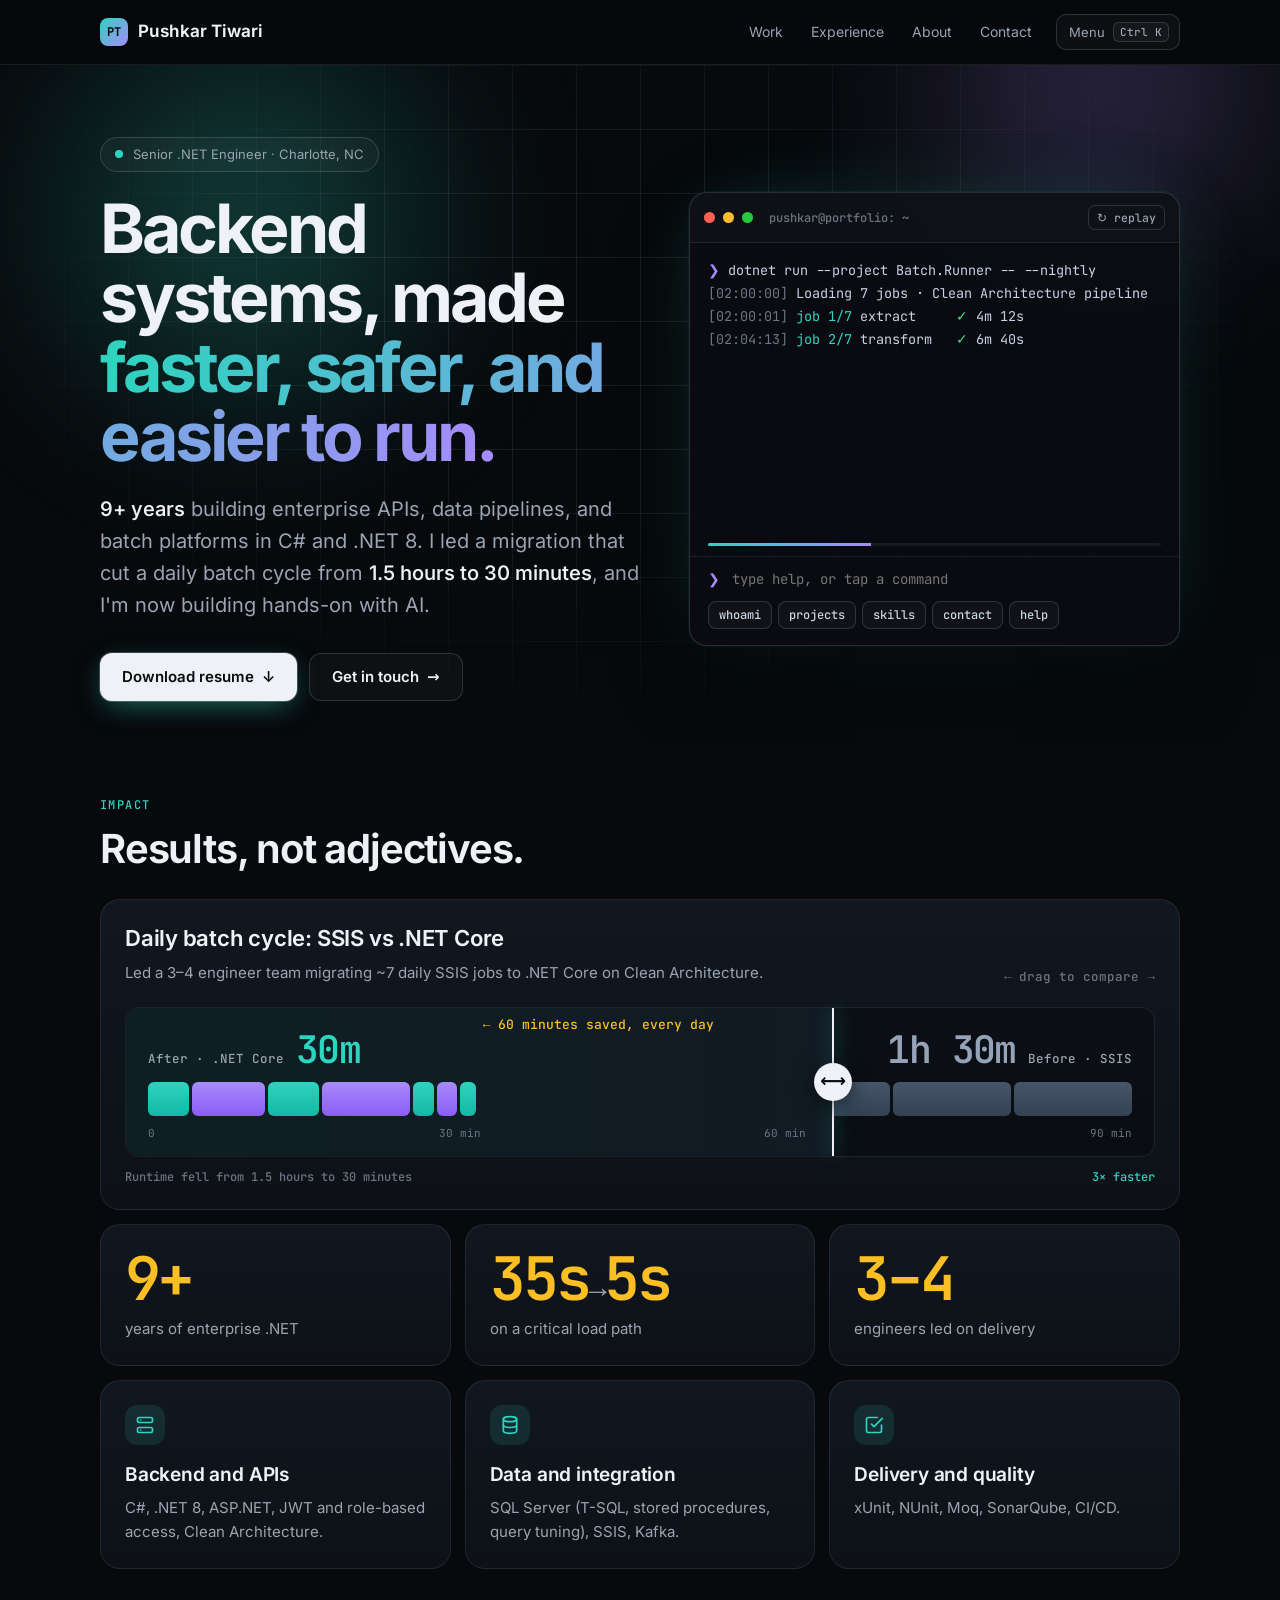
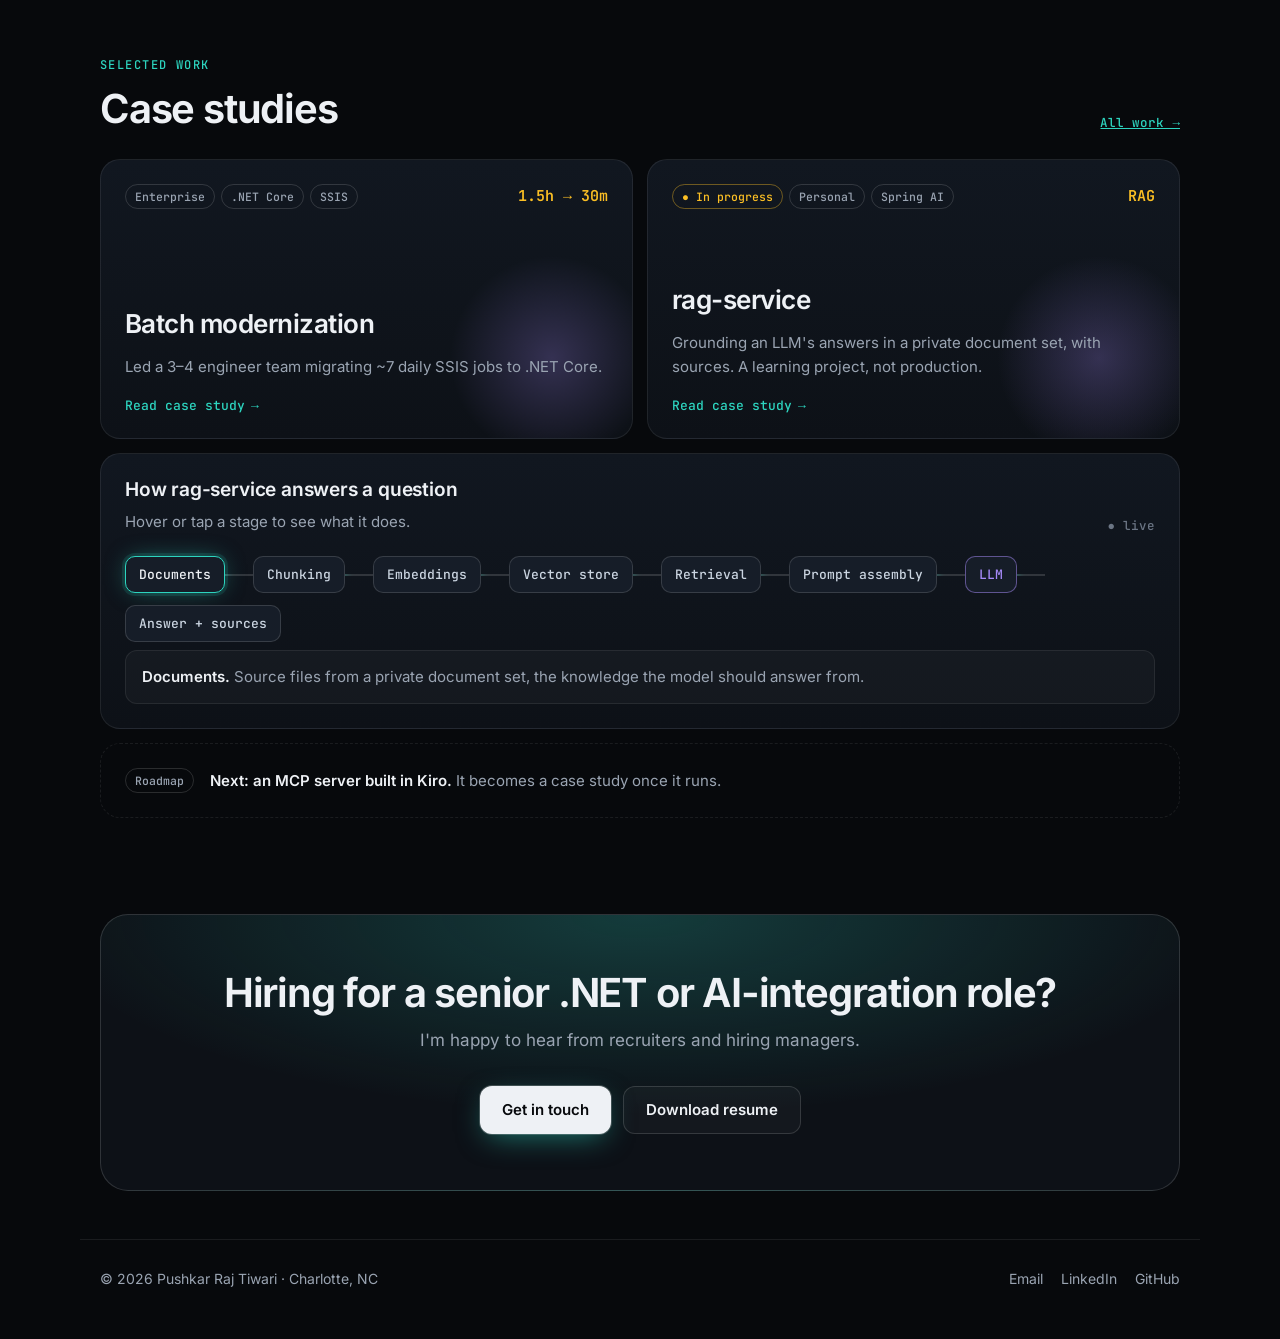
==== index.html @ c7e34496 "Launch pushkartiwari.com Static personal site: homepage with interactive terminal, before/after slid" ====
<!doctype html>
<html lang="en" data-root="">
<head>
  <meta charset="utf-8">
  <meta name="viewport" content="width=device-width, initial-scale=1">
  <title>Pushkar Tiwari · Senior .NET Engineer</title>
  <meta name="description" content="Senior .NET engineer in Charlotte, NC. 9+ years building enterprise APIs, data pipelines and batch platforms in C# and .NET 8.">
  <link rel="canonical" href="https://pushkartiwari.com/">
  <meta name="theme-color" content="#07090C">
  <meta property="og:type" content="website">
  <meta property="og:site_name" content="Pushkar Tiwari">
  <meta property="og:title" content="Pushkar Tiwari · Senior .NET Engineer">
  <meta property="og:description" content="Senior .NET engineer in Charlotte, NC. 9+ years building enterprise APIs, data pipelines and batch platforms in C# and .NET 8.">
  <meta property="og:url" content="https://pushkartiwari.com/">
  <meta property="og:image" content="https://pushkartiwari.com/assets/og-image.png">
  <meta property="og:image:width" content="1200">
  <meta property="og:image:height" content="630">
  <meta name="twitter:card" content="summary_large_image">
  <meta name="twitter:title" content="Pushkar Tiwari · Senior .NET Engineer">
  <meta name="twitter:description" content="Senior .NET engineer in Charlotte, NC. 9+ years building enterprise APIs, data pipelines and batch platforms in C# and .NET 8.">
  <meta name="twitter:image" content="https://pushkartiwari.com/assets/og-image.png">
  <link rel="icon" href="assets/favicon.svg" type="image/svg+xml">
  <link rel="preload" href="assets/fonts/inter-latin-wght-normal.woff2" as="font" type="font/woff2" crossorigin>
  <link rel="preload" href="assets/fonts/jetbrains-mono-latin-wght-normal.woff2" as="font" type="font/woff2" crossorigin>
  <link rel="stylesheet" href="assets/aurora.css">
  <link rel="stylesheet" href="assets/home.css">
  <script type="application/ld+json">{"@context": "https://schema.org", "@type": "Person", "name": "Pushkar Raj Tiwari", "url": "https://pushkartiwari.com/", "jobTitle": "Senior Software Engineer", "address": {"@type": "PostalAddress", "addressLocality": "Charlotte", "addressRegion": "NC", "addressCountry": "US"}, "alumniOf": {"@type": "CollegeOrUniversity", "name": "Towson University"}, "knowsAbout": ["C#", ".NET", "ASP.NET Core", "SQL Server", "SSIS", "Kafka", "Clean Architecture", "Retrieval-augmented generation"], "sameAs": ["https://github.com/PushkarRajTiwari", "https://www.linkedin.com/in/pushkarrtiwari"]}</script>
  <script>window.SITE = { email: "PushkarRTiwari@gmail.com", github: "https://github.com/PushkarRajTiwari", linkedin: "https://www.linkedin.com/in/pushkarrtiwari", resume: "Pushkar_Tiwari_Resume.pdf" };</script>
  <!-- Analytics: create a GoatCounter site, then uncomment and replace CODE.
  <script data-goatcounter="https://CODE.goatcounter.com/count" async src="//gc.zgo.at/count.js"></script>
  -->
</head>
<body>
<a class="skip-link" href="#main">Skip to content</a>
<header class="site-header">
  <div class="wrap">
    <a class="logo" href="index.html"><i>PT</i>Pushkar Tiwari</a>
    <nav aria-label="Main">
      <ul class="nav">
        <li><a href="work.html">Work</a></li>
        <li class="hide-sm"><a href="experience.html">Experience</a></li>
        <li class="hide-sm"><a href="about.html">About</a></li>
        <li><a href="contact.html">Contact</a></li>
        <li><button class="k-btn" type="button" data-palette aria-label="Open command menu"><span>Menu</span><kbd><span class="k-mod">Ctrl</span> K</kbd></button></li>
      </ul>
    </nav>
  </div>
</header>

<main id="main">
  <section class="hero">
    <div class="aurora" aria-hidden="true"><span class="a"></span><span class="b"></span></div>
    <div class="grid-bg" aria-hidden="true"></div>
    <div class="wrap">
      <div>
        <span class="pill reveal"><span class="dot" aria-hidden="true"></span>Senior .NET Engineer · Charlotte, NC</span>
        <h1 class="reveal">Backend systems, made <span class="grad">faster, safer, and easier to run.</span></h1>
        <p class="lede reveal"><b>9+ years</b> building enterprise APIs, data pipelines, and batch platforms in C# and .NET&nbsp;8. I led a migration that cut a daily batch cycle from <b>1.5 hours to 30 minutes</b>, and I'm now building hands-on with AI.</p>
        <div class="actions reveal">
          <a class="btn btn-primary" href="Pushkar_Tiwari_Resume.pdf" download>Download resume <span aria-hidden="true">↓</span></a>
          <a class="btn btn-ghost" href="contact.html">Get in touch <span aria-hidden="true">→</span></a>
        </div>
      </div>

      <div class="term reveal" id="term">
        <div class="term-bar">
          <i aria-hidden="true"></i><i aria-hidden="true"></i><i aria-hidden="true"></i>
          <span class="term-title">pushkar@portfolio: ~</span>
          <button class="term-replay" id="term-replay" type="button">↻ replay</button>
        </div>
        <div class="term-out" id="term-out" role="log" aria-live="polite" aria-label="Terminal output"></div>
        <div class="term-progress" aria-hidden="true"><i id="term-bar"></i></div>
        <form class="term-in" id="term-form">
          <span class="t-p" aria-hidden="true">❯</span>
          <label class="sr-only" for="term-cmd">Type a terminal command, for example help</label>
          <input id="term-cmd" type="text" autocomplete="off" autocapitalize="off" spellcheck="false" placeholder="type help, or tap a command">
        </form>
        <div class="term-chips" aria-label="Quick commands">
          <button type="button" data-cmd="whoami">whoami</button>
          <button type="button" data-cmd="projects">projects</button>
          <button type="button" data-cmd="skills">skills</button>
          <button type="button" data-cmd="contact">contact</button>
          <button type="button" data-cmd="help">help</button>
        </div>
      </div>
    </div>
  </section>

  <section class="section" aria-labelledby="impact" style="padding-top:56px">
    <div class="wrap">
      <div class="section-head">
        <div><p class="label">Impact</p><h2 id="impact">Results, not adjectives.</h2></div>
      </div>
      <div class="bento">
        <div class="tile span-6 compare-tile reveal">
          <div class="section-head" style="margin:0">
            <div>
              <h3>Daily batch cycle: SSIS vs .NET Core</h3>
              <p>Led a 3–4 engineer team migrating ~7 daily SSIS jobs to .NET Core on Clean Architecture.</p>
            </div>
            <span class="hint" aria-hidden="true">← drag to compare →</span>
          </div>
          <div class="compare" id="compare">
            <div class="compare-stack" aria-hidden="true">
              <div class="layer before">
                <div class="layer-head"><span>Before · SSIS</span><b>1h 30m</b></div>
                <div class="track"><span style="--w:12"></span><span style="--w:15"></span><span style="--w:11"></span><span style="--w:18"></span><span style="--w:12"></span><span style="--w:11"></span><span style="--w:11"></span></div>
                <div class="axis"><span>0</span><span>30 min</span><span>60 min</span><span>90 min</span></div>
              </div>
              <div class="layer after">
                <div class="layer-head"><span>After · .NET Core</span><b>30m</b></div>
                <div class="track"><span style="--w:4"></span><span style="--w:7"></span><span style="--w:5"></span><span style="--w:8.5"></span><span style="--w:2"></span><span style="--w:2"></span><span style="--w:1.5"></span></div>
                <span class="saved">← 60 minutes saved, every day</span>
                <div class="axis"><span>0</span><span>30 min</span><span>60 min</span><span>90 min</span></div>
              </div>
            </div>
            <div class="handle" aria-hidden="true"></div>
            <input type="range" min="0" max="100" step="0.5" value="50" aria-label="Compare batch runtime before and after the migration">
          </div>
          <div class="compare-legend"><span>Runtime fell from 1.5 hours to 30 minutes</span><span class="teal">3× faster</span></div>
        </div>

        <div class="tile span-2 half reveal"><div class="big amber" data-count="9" data-suffix="+">9+</div><p>years of enterprise .NET</p></div>
        <div class="tile span-2 half reveal"><div class="big amber">35s<span style="font-size:.5em;color:var(--muted)">→</span>5s</div><p>on a critical load path</p></div>
        <div class="tile span-2 reveal"><div class="big amber">3–4</div><p>engineers led on delivery</p></div>

        <div class="tile span-2 reveal">
          <div class="icon" aria-hidden="true"><svg viewBox="0 0 24 24" fill="none" stroke="currentColor" stroke-width="2" stroke-linecap="round" stroke-linejoin="round"><rect x="3" y="3" width="18" height="6" rx="2"/><rect x="3" y="15" width="18" height="6" rx="2"/><path d="M7 6h.01M7 18h.01"/></svg></div>
          <h3>Backend and APIs</h3><p>C#, .NET 8, ASP.NET, JWT and role-based access, Clean Architecture.</p>
        </div>
        <div class="tile span-2 reveal">
          <div class="icon" aria-hidden="true"><svg viewBox="0 0 24 24" fill="none" stroke="currentColor" stroke-width="2" stroke-linecap="round" stroke-linejoin="round"><ellipse cx="12" cy="5" rx="8" ry="3"/><path d="M4 5v14c0 1.7 3.6 3 8 3s8-1.3 8-3V5"/><path d="M4 12c0 1.7 3.6 3 8 3s8-1.3 8-3"/></svg></div>
          <h3>Data and integration</h3><p>SQL Server (T-SQL, stored procedures, query tuning), SSIS, Kafka.</p>
        </div>
        <div class="tile span-2 reveal">
          <div class="icon" aria-hidden="true"><svg viewBox="0 0 24 24" fill="none" stroke="currentColor" stroke-width="2" stroke-linecap="round" stroke-linejoin="round"><path d="M9 11l3 3L22 4"/><path d="M21 12v7a2 2 0 0 1-2 2H5a2 2 0 0 1-2-2V5a2 2 0 0 1 2-2h11"/></svg></div>
          <h3>Delivery and quality</h3><p>xUnit, NUnit, Moq, SonarQube, CI/CD.</p>
        </div>
      </div>
    </div>
  </section>

  <section class="section" aria-labelledby="work">
    <div class="wrap">
      <div class="section-head">
        <div><p class="label">Selected work</p><h2 id="work">Case studies</h2></div>
        <a class="hint" href="work.html" style="color:var(--teal)">All work →</a>
      </div>
      <div class="work">
        <a class="tile case reveal" href="work/batch-modernization.html">
          <div class="top"><div class="tags"><span class="tag">Enterprise</span><span class="tag">.NET Core</span><span class="tag">SSIS</span></div><span class="num">1.5h → 30m</span></div>
          <h3>Batch modernization</h3>
          <p>Led a 3–4 engineer team migrating ~7 daily SSIS jobs to .NET Core.</p>
          <span class="go">Read case study <span aria-hidden="true">→</span></span>
          <i class="art" aria-hidden="true"></i>
        </a>
        <a class="tile case reveal" href="work/rag-service.html">
          <div class="top"><div class="tags"><span class="tag live">● In progress</span><span class="tag">Personal</span><span class="tag">Spring AI</span></div><span class="num violet">RAG</span></div>
          <h3>rag-service</h3>
          <p>Grounding an LLM's answers in a private document set, with sources. A learning project, not production.</p>
          <span class="go">Read case study <span aria-hidden="true">→</span></span>
          <i class="art" aria-hidden="true"></i>
        </a>

        <div class="tile reveal" style="grid-column:1/-1">
          <div class="section-head" style="margin:0">
            <div><h3>How rag-service answers a question</h3><p>Hover or tap a stage to see what it does.</p></div>
            <span class="hint" aria-hidden="true">● live</span>
          </div>
          <div class="rag-flow" id="rag-flow" role="group" aria-label="RAG pipeline stages">
            <button type="button" class="stage" data-note="Source files from a private document set, the knowledge the model should answer from.">Documents</button><span class="pipe" aria-hidden="true"><i style="--d:0"></i></span>
            <button type="button" class="stage" data-note="Documents are split into overlapping passages small enough to retrieve precisely.">Chunking</button><span class="pipe" aria-hidden="true"><i style="--d:1"></i></span>
            <button type="button" class="stage" data-note="Each chunk becomes a vector that captures its meaning, so similar ideas sit close together.">Embeddings</button><span class="pipe" aria-hidden="true"><i style="--d:2"></i></span>
            <button type="button" class="stage" data-note="Vectors are indexed so the closest passages to a question can be found quickly.">Vector store</button><span class="pipe" aria-hidden="true"><i style="--d:3"></i></span>
            <button type="button" class="stage" data-note="The question is embedded too, and the most relevant chunks are pulled back.">Retrieval</button><span class="pipe" aria-hidden="true"><i style="--d:4"></i></span>
            <button type="button" class="stage" data-note="Retrieved passages and the question are assembled into one grounded prompt.">Prompt assembly</button><span class="pipe" aria-hidden="true"><i style="--d:5"></i></span>
            <button type="button" class="stage llm" data-note="The model answers using only the supplied context, which keeps it grounded.">LLM</button><span class="pipe" aria-hidden="true"><i style="--d:6"></i></span>
            <button type="button" class="stage" data-note="The answer comes back with the sources it used, so it can be checked.">Answer + sources</button>
          </div>
          <p class="rag-note" id="rag-note" aria-live="polite"></p>
        </div>

        <div class="tile roadmap reveal" style="grid-column:1/-1">
          <span class="tag">Roadmap</span>
          <p><b style="color:var(--text);font-weight:600">Next: an MCP server built in Kiro.</b> It becomes a case study once it runs.</p>
        </div>
      </div>
    </div>
  </section>

  <div class="wrap">
    <section class="cta reveal" aria-labelledby="cta">
      <h2 id="cta">Hiring for a senior .NET or AI-integration role?</h2>
      <p>I'm happy to hear from recruiters and hiring managers.</p>
      <div class="actions">
        <a class="btn btn-primary" href="contact.html">Get in touch</a>
        <a class="btn btn-ghost" href="Pushkar_Tiwari_Resume.pdf" download>Download resume</a>
      </div>
    </section>
  </div>
</main>

<footer class="site-footer">
  <div class="wrap">
    <span>© 2026 Pushkar Raj Tiwari · Charlotte, NC</span>
    <ul>
      <li><a href="mailto:PushkarRTiwari@gmail.com">Email</a></li>
      <li><a href="https://www.linkedin.com/in/pushkarrtiwari" rel="me">LinkedIn</a></li>
      <li><a href="https://github.com/PushkarRajTiwari" rel="me">GitHub</a></li>
    </ul>
  </div>
</footer>
<script src="assets/aurora.js" defer></script>
<script src="assets/home.js" defer></script>
</body>
</html>
---- assets/aurora.css ----
/* Aurora theme: shared styles for every page. */
@font-face { font-family: "Inter"; font-weight: 100 900; font-display: swap; src: url("fonts/inter-latin-wght-normal.woff2") format("woff2"); }
@font-face { font-family: "JB Mono"; font-weight: 100 800; font-display: swap; src: url("fonts/jetbrains-mono-latin-wght-normal.woff2") format("woff2"); }

:root {
  --bg: #07090C; --panel: #0D1117; --panel-2: #111720; --panel-3: #161D28;
  --line: rgba(255,255,255,.08); --line-2: rgba(255,255,255,.14); --line-3: rgba(255,255,255,.22);
  --text: #EEF1F5; --muted: #9AA4B2; --dim: #6B7584;
  --teal: #2DD4BF; --violet: #A78BFA; --amber: #FBBF24; --rose: #FB7185;
  --sans: "Inter", system-ui, -apple-system, "Segoe UI", sans-serif;
  --mono: "JB Mono", ui-monospace, "SFMono-Regular", Menlo, monospace;
  --radius: 20px;
  color-scheme: dark;
}
* , *::before, *::after { box-sizing: border-box; }
html { overflow-x: clip; scroll-padding-top: 84px; -webkit-text-size-adjust: 100%; }
body { margin: 0; background: var(--bg); color: var(--text); font: 400 17px/1.6 var(--sans); -webkit-font-smoothing: antialiased; }
a { color: inherit; }
img { max-width: 100%; height: auto; }
button { font: inherit; color: inherit; }
:focus-visible { outline: 2px solid var(--teal); outline-offset: 3px; border-radius: 6px; }
::selection { background: rgba(45,212,191,.35); }
.wrap { max-width: 1120px; margin: 0 auto; padding: 0 20px; }
.sr-only { position: absolute; width: 1px; height: 1px; margin: -1px; padding: 0; overflow: hidden; clip: rect(0 0 0 0); white-space: nowrap; border: 0; }
.skip-link { position: absolute; left: 12px; top: -60px; z-index: 100; background: var(--teal); color: #07090C; padding: 10px 16px; border-radius: 10px; font-weight: 600; text-decoration: none; }
.skip-link:focus { top: 12px; }
kbd { font: 500 11px var(--mono); padding: 2px 6px; border-radius: 6px; border: 1px solid var(--line-2); background: rgba(255,255,255,.04); color: var(--muted); }

/* Background glow */
.aurora { position: absolute; inset: -20vh -10vw auto; height: 95vh; z-index: 0; pointer-events: none; filter: blur(70px); opacity: .55; }
.aurora span { position: absolute; border-radius: 50%; }
.aurora .a { width: 46vw; height: 46vw; left: 6vw; top: 4vh; background: radial-gradient(circle, rgba(45,212,191,.55), transparent 65%); animation: drift 18s ease-in-out infinite alternate; }
.aurora .b { width: 40vw; height: 40vw; right: 4vw; top: -6vh; background: radial-gradient(circle, rgba(167,139,250,.5), transparent 65%); animation: drift 22s ease-in-out infinite alternate-reverse; }
@keyframes drift { to { transform: translate(6vw, 5vh) scale(1.1); } }
.grid-bg { position: absolute; inset: 0 0 auto; height: 100vh; z-index: 0; pointer-events: none;
  background-image: linear-gradient(var(--line) 1px, transparent 1px), linear-gradient(90deg, var(--line) 1px, transparent 1px);
  background-size: 64px 64px;
  -webkit-mask-image: radial-gradient(ellipse 70% 60% at 50% 30%, #000 30%, transparent 75%); mask-image: radial-gradient(ellipse 70% 60% at 50% 30%, #000 30%, transparent 75%); }

/* Header */
.site-header { position: sticky; top: 0; z-index: 30; backdrop-filter: blur(14px); -webkit-backdrop-filter: blur(14px); background: rgba(7,9,12,.66); border-bottom: 1px solid var(--line); }
.site-header .wrap { display: flex; align-items: center; justify-content: space-between; gap: 12px; height: 64px; }
.logo { font-weight: 650; text-decoration: none; display: flex; align-items: center; gap: 10px; white-space: nowrap; }
.logo i { width: 28px; height: 28px; border-radius: 8px; background: linear-gradient(135deg, var(--teal), var(--violet)); display: grid; place-items: center; font: 700 12px var(--mono); color: #07090C; font-style: normal; }
.nav { display: flex; align-items: center; gap: 4px; list-style: none; margin: 0; padding: 0; }
.nav a { text-decoration: none; color: var(--muted); font-size: 14px; padding: 8px 12px; border-radius: 999px; display: block; }
.nav a:hover, .nav a[aria-current="page"] { color: var(--text); background: rgba(255,255,255,.06); }
.k-btn { display: inline-flex; align-items: center; gap: 8px; height: 36px; padding: 0 10px 0 12px; margin-left: 8px; border-radius: 10px; border: 1px solid var(--line-2); background: rgba(255,255,255,.03); color: var(--muted); font-size: 13px; cursor: pointer; }
.k-btn:hover { color: var(--text); border-color: var(--line-3); }

/* Type + buttons */
.label { font: 500 12px var(--mono); letter-spacing: .12em; text-transform: uppercase; color: var(--teal); margin: 0 0 14px; }
h1 { font-size: clamp(40px, 6.4vw, 76px); line-height: 1.02; letter-spacing: -0.045em; font-weight: 700; margin: 22px 0 22px; }
h2 { font-size: clamp(28px, 4vw, 40px); letter-spacing: -0.03em; line-height: 1.1; margin: 0 0 28px; font-weight: 650; }
h3 { margin: 0 0 6px; font-size: 19px; letter-spacing: -0.01em; font-weight: 620; line-height: 1.3; }
.grad { background: linear-gradient(90deg, var(--teal), var(--violet), var(--teal)); background-size: 200% auto; -webkit-background-clip: text; background-clip: text; color: transparent; animation: shine 6s linear infinite; }
@keyframes shine { to { background-position: 200% center; } }
.lede { font-size: clamp(17px, 1.8vw, 20px); color: var(--muted); max-width: 56ch; margin: 0; }
.lede b { color: var(--text); font-weight: 550; }
.pill { display: inline-flex; align-items: center; gap: 10px; padding: 6px 14px 6px 8px; border: 1px solid var(--line-2); border-radius: 999px; font-size: 13px; color: var(--muted); background: rgba(255,255,255,.03); }
.dot { flex: none; width: 8px; height: 8px; border-radius: 50%; background: var(--teal); animation: pulse 2s infinite; margin-left: 6px; }
@keyframes pulse { 0% { box-shadow: 0 0 0 0 rgba(45,212,191,.6); } 70%, 100% { box-shadow: 0 0 0 10px rgba(45,212,191,0); } }
.actions { display: flex; flex-wrap: wrap; gap: 12px; margin-top: 32px; }
.btn { display: inline-flex; align-items: center; gap: 8px; height: 48px; padding: 0 22px; border-radius: 12px; font-weight: 600; font-size: 15px; text-decoration: none; border: 0; cursor: pointer; transition: transform .2s, box-shadow .2s, background .2s; }
.btn-primary { background: var(--text); color: #07090C; box-shadow: 0 0 0 1px rgba(255,255,255,.2), 0 8px 30px -8px rgba(45,212,191,.6); }
.btn-primary:hover { transform: translateY(-2px); box-shadow: 0 0 0 1px rgba(255,255,255,.3), 0 14px 40px -8px rgba(45,212,191,.8); }
.btn-ghost { border: 1px solid var(--line-2); color: var(--text); background: rgba(255,255,255,.03); }
.btn-ghost:hover { background: rgba(255,255,255,.08); }

/* Tiles */
.section { position: relative; z-index: 1; padding: 88px 0 0; }
.section-head { display: flex; justify-content: space-between; align-items: end; gap: 20px; flex-wrap: wrap; margin-bottom: 28px; }
.section-head h2 { margin: 0; }
.hint { font: 500 12.5px var(--mono); color: var(--dim); }
.bento { display: grid; grid-template-columns: repeat(6, 1fr); gap: 14px; }
.tile { position: relative; background: linear-gradient(180deg, var(--panel-2), var(--panel)); border: 1px solid var(--line); border-radius: var(--radius); padding: 24px; overflow: hidden; isolation: isolate; }
.tile::before { content: ""; position: absolute; inset: 0; z-index: -1; pointer-events: none; background: radial-gradient(420px circle at var(--mx, -200px) var(--my, -200px), rgba(45,212,191,.12), transparent 45%); opacity: 0; transition: opacity .3s; }
.tile:hover::before { opacity: 1; }
.tile:hover { border-color: var(--line-2); }
.tile p { margin: 8px 0 0; color: var(--muted); font-size: 15px; }
.span-2 { grid-column: span 2; } .span-3 { grid-column: span 3; } .span-4 { grid-column: span 4; } .span-6 { grid-column: span 6; }
.big { font: 600 clamp(40px, 5vw, 60px)/1 var(--mono); letter-spacing: -0.05em; }
.amber { color: var(--amber); } .teal { color: var(--teal); } .violet { color: var(--violet); }
.icon { width: 40px; height: 40px; border-radius: 12px; display: grid; place-items: center; margin-bottom: 18px; background: rgba(45,212,191,.12); color: var(--teal); }
.icon svg { width: 20px; height: 20px; }
.chips { display: flex; flex-wrap: wrap; gap: 8px; margin-top: 14px; }
.chip { font: 500 12.5px var(--mono); padding: 6px 10px; border-radius: 8px; border: 1px solid var(--line-2); color: #CBD5E1; background: rgba(255,255,255,.03); }
.tag { font: 500 11.5px var(--mono); padding: 4px 9px; border-radius: 999px; border: 1px solid var(--line-2); color: var(--muted); }
.tag.live { color: var(--amber); border-color: rgba(251,191,36,.4); }

/* CTA + footer */
.cta { position: relative; z-index: 1; margin: 96px 0 0; padding: 56px 40px; border-radius: 28px; text-align: center; background: radial-gradient(600px 200px at 50% 0%, rgba(45,212,191,.22), transparent), var(--panel); border: 1px solid var(--line-2); }
.cta h2 { margin-bottom: 12px; } .cta p { color: var(--muted); margin: 0 auto; max-width: 52ch; } .cta .actions { justify-content: center; }
.site-footer { position: relative; z-index: 1; padding: 48px 0; color: var(--muted); font-size: 14px; }
.site-footer .wrap { display: flex; justify-content: space-between; flex-wrap: wrap; gap: 12px; border-top: 1px solid var(--line); padding-top: 28px; }
.site-footer ul { display: flex; gap: 18px; list-style: none; margin: 0; padding: 0; }
.site-footer a { color: var(--muted); text-decoration: none; } .site-footer a:hover { color: var(--text); }

/* Command palette */
.palette { position: fixed; inset: 0; z-index: 60; display: none; align-items: flex-start; justify-content: center; padding: 12vh 16px 16px; background: rgba(3,5,8,.6); backdrop-filter: blur(6px); -webkit-backdrop-filter: blur(6px); }
.palette.open { display: flex; }
.palette-box { width: min(560px, 100%); background: var(--panel-2); border: 1px solid var(--line-2); border-radius: 16px; box-shadow: 0 40px 80px -20px rgba(0,0,0,.7); overflow: hidden; animation: pop .18s ease-out; }
@keyframes pop { from { transform: translateY(8px) scale(.98); opacity: 0; } }
.palette input { width: 100%; background: transparent; border: 0; border-bottom: 1px solid var(--line); padding: 18px 20px; color: var(--text); font: 400 16px var(--sans); }
.palette input:focus { outline: none; }
.palette ul { list-style: none; margin: 0; padding: 8px; max-height: 50vh; overflow: auto; }
.palette li { display: flex; align-items: center; justify-content: space-between; gap: 12px; padding: 11px 12px; border-radius: 10px; cursor: pointer; color: var(--muted); font-size: 15px; }
.palette li .g { font: 500 11px var(--mono); color: var(--dim); text-transform: uppercase; letter-spacing: .08em; }
.palette li[aria-selected="true"] { background: rgba(45,212,191,.1); color: var(--text); }
.palette .empty { padding: 16px 12px; color: var(--dim); }
.palette .foot { display: flex; gap: 14px; padding: 10px 16px; border-top: 1px solid var(--line); font-size: 12px; color: var(--dim); }
.toast { position: fixed; left: 50%; bottom: 24px; transform: translate(-50%, 20px); z-index: 70; opacity: 0; pointer-events: none; padding: 10px 16px; border-radius: 10px; background: var(--text); color: #07090C; font-weight: 600; font-size: 14px; transition: opacity .2s, transform .2s; }
.toast.show { opacity: 1; transform: translate(-50%, 0); }

/* Scroll reveal */
.js .reveal { opacity: 0; transform: translateY(18px); transition: opacity .8s, transform .8s cubic-bezier(.2,.8,.2,1); }
.js .reveal.in { opacity: 1; transform: none; }

@media (max-width: 860px) {
  .bento { grid-template-columns: repeat(2, 1fr); }
  .span-2, .span-3, .span-4, .span-6 { grid-column: span 2; }
  .bento .half { grid-column: span 1; }
  .nav li.hide-sm { display: none; }
}
@media (max-width: 640px) {
  body { font-size: 16px; }
  .wrap { padding: 0 16px; }
  .tile { padding: 20px; border-radius: 16px; }
  .cta { padding: 40px 20px; }
  .section { padding-top: 64px; }
  .k-btn span { display: none; }
  .nav a { padding: 8px 9px; }
}
@media (prefers-reduced-motion: reduce) {
  *, *::before, *::after { animation: none !important; transition: none !important; scroll-behavior: auto !important; }
  .js .reveal { opacity: 1; transform: none; }
}
---- assets/home.css ----
/* Homepage-only components: terminal hero, before/after slider, RAG diagram. */
.hero { position: relative; overflow: hidden; padding: 72px 0 40px; }
.hero > .wrap { position: relative; z-index: 1; display: grid; grid-template-columns: 1.1fr 1fr; gap: 48px; align-items: center; }
.hero h1 { max-width: 15ch; font-size: clamp(40px, 5.6vw, 68px); }

/* Terminal */
.term { position: relative; background: rgba(10,13,18,.92); border: 1px solid var(--line-2); border-radius: 18px; box-shadow: 0 40px 90px -30px rgba(0,0,0,.8), 0 0 0 1px rgba(45,212,191,.06), 0 0 80px -30px rgba(45,212,191,.35); overflow: hidden; }
.term-bar { display: flex; align-items: center; gap: 8px; padding: 12px 14px; border-bottom: 1px solid var(--line); background: rgba(255,255,255,.02); }
.term-bar i { width: 11px; height: 11px; border-radius: 50%; background: #FF5F57; } .term-bar i:nth-child(2) { background: #FEBC2E; } .term-bar i:nth-child(3) { background: #28C840; }
.term-title { margin-left: 8px; font: 500 12px var(--mono); color: var(--dim); flex: 1; white-space: nowrap; overflow: hidden; text-overflow: ellipsis; }
.term-replay { font: 500 11.5px var(--mono); color: var(--muted); background: none; border: 1px solid var(--line-2); border-radius: 7px; padding: 4px 8px; cursor: pointer; }
.term-replay:hover { color: var(--text); border-color: var(--line-3); }
.term-out { height: 300px; overflow-y: auto; padding: 16px 18px 6px; font: 400 13.5px/1.7 var(--mono); color: #C9D1E5; scrollbar-width: thin; scrollbar-color: var(--line-2) transparent; }
.term-out p { margin: 0; white-space: pre-wrap; word-break: break-word; }
.term-out a { color: var(--teal); }
.t-p { color: var(--violet); } .t-ok { color: #4ADE80; } .t-dim { color: var(--dim); } .t-y { color: var(--amber); } .t-c { color: var(--teal); } .t-err { color: var(--rose); }
.term-progress { height: 3px; margin: 0 18px; background: rgba(255,255,255,.06); border-radius: 3px; overflow: hidden; }
.term-progress i { display: block; height: 100%; width: 0; background: linear-gradient(90deg, var(--teal), var(--violet)); transition: width .45s; }
.term-in { display: flex; align-items: center; gap: 10px; padding: 12px 18px; border-top: 1px solid var(--line); margin-top: 10px; font: 400 14px var(--mono); }
.term-in .t-p { flex: none; }
.term-in input { flex: 1; min-width: 0; background: transparent; border: 0; color: var(--text); font: inherit; caret-color: var(--teal); }
.term-in input:focus { outline: none; }
.term-in:focus-within { background: rgba(45,212,191,.04); }
.term-chips { display: flex; flex-wrap: wrap; gap: 6px; padding: 0 18px 16px; }
.term-chips button { font: 500 12px var(--mono); padding: 5px 10px; border-radius: 8px; border: 1px solid var(--line-2); background: rgba(255,255,255,.03); color: #CBD5E1; cursor: pointer; }
.term-chips button:hover { border-color: var(--teal); color: var(--text); }

/* Before / after slider */
.compare-tile h3 { font-size: 22px; }
.compare { position: relative; margin-top: 22px; border-radius: 14px; border: 1px solid var(--line); background: rgba(0,0,0,.25); --pos: 50%; user-select: none; -webkit-user-select: none; touch-action: pan-y; }
.compare-stack { display: grid; }
.layer { grid-area: 1 / 1; padding: 22px 22px 16px; }
.layer.before { border-radius: 14px; }
.layer.after { clip-path: inset(0 calc(100% - var(--pos)) 0 0); border-radius: 14px; background: linear-gradient(90deg, rgba(45,212,191,.08), rgba(167,139,250,.06)), #0B1016; }
.layer-head { display: flex; justify-content: flex-end; align-items: baseline; gap: 12px; margin-bottom: 14px; font: 500 12.5px var(--mono); color: var(--muted); }
.layer-head b { font: 600 clamp(26px, 3.4vw, 38px)/1 var(--mono); letter-spacing: -0.04em; color: #94A3B8; }
.after .layer-head { justify-content: flex-start; }
.after .layer-head b { color: var(--teal); }
.before .layer-head b { order: -1; }
.track { position: relative; display: flex; gap: 3px; height: 34px; }
.track span { flex: var(--w); border-radius: 6px; background: linear-gradient(180deg, #475569, #334155); }
.after .track { width: 33.33%; }
.after .track span { background: linear-gradient(180deg, var(--teal), #14B8A6); }
.after .track span:nth-child(even) { background: linear-gradient(180deg, var(--violet), #8B5CF6); }
.saved { position: absolute; left: calc(33.33% + 14px); top: 0; height: 34px; display: flex; align-items: center; font: 500 13px var(--mono); color: var(--amber); white-space: nowrap; }
.axis { display: flex; justify-content: space-between; margin-top: 10px; font: 400 11px var(--mono); color: var(--dim); }
.handle { position: absolute; top: 0; bottom: 0; left: var(--pos); width: 2px; margin-left: -1px; background: var(--text); box-shadow: 0 0 18px rgba(45,212,191,.8); pointer-events: none; }
.handle::after { content: "⟷"; position: absolute; top: 50%; left: 50%; transform: translate(-50%, -50%); width: 38px; height: 38px; border-radius: 50%; display: grid; place-items: center; background: var(--text); color: #07090C; font-size: 18px; font-weight: 700; box-shadow: 0 6px 20px rgba(0,0,0,.5); }
.compare input[type="range"] { position: absolute; inset: 0; width: 100%; height: 100%; margin: 0; opacity: 0; cursor: ew-resize; }
.compare:focus-within { outline: 2px solid var(--teal); outline-offset: 3px; }
.compare-legend { display: flex; justify-content: space-between; gap: 12px; margin-top: 12px; font: 500 12px var(--mono); color: var(--dim); flex-wrap: wrap; }

/* Work cards */
.work { display: grid; grid-template-columns: 1fr 1fr; gap: 14px; }
.case { min-height: 280px; display: flex; flex-direction: column; text-decoration: none; }
.case .top { display: flex; justify-content: space-between; align-items: center; gap: 10px; flex-wrap: wrap; margin-bottom: auto; }
.case .tags { display: flex; gap: 6px; flex-wrap: wrap; }
.case .num { font: 600 15px var(--mono); color: var(--amber); }
.case h3 { font-size: 26px; margin-top: 52px; letter-spacing: -0.02em; }
.case .go { margin-top: 18px; font: 500 13px var(--mono); color: var(--teal); display: inline-flex; align-items: center; gap: 6px; }
.case .go span { transition: transform .2s; } .case:hover .go span { transform: translateX(4px); }
.case .art { position: absolute; right: -40px; bottom: -40px; width: 240px; height: 240px; border-radius: 50%; background: radial-gradient(circle, rgba(167,139,250,.25), transparent 60%); z-index: -1; }
.roadmap { border-style: dashed; background: transparent; display: flex; align-items: center; gap: 16px; flex-wrap: wrap; }
.roadmap p { margin: 0; }

/* RAG diagram */
.rag-flow { display: flex; flex-wrap: wrap; align-items: center; gap: 0; margin-top: 22px; row-gap: 12px; }
.stage { font: 500 13px var(--mono); padding: 9px 13px; border-radius: 10px; border: 1px solid var(--line-2); background: var(--panel-3); color: #CBD5E1; cursor: pointer; transition: border-color .2s, color .2s, box-shadow .2s, background .2s; }
.stage:hover, .stage.on { border-color: var(--teal); color: var(--text); box-shadow: 0 0 0 3px rgba(45,212,191,.12), 0 0 24px -6px rgba(45,212,191,.6); }
.stage.llm { border-color: rgba(167,139,250,.5); color: var(--violet); }
.stage.llm.on, .stage.llm:hover { border-color: var(--violet); color: var(--text); box-shadow: 0 0 0 3px rgba(167,139,250,.15), 0 0 24px -6px rgba(167,139,250,.7); }
.pipe { position: relative; width: 28px; height: 2px; background: var(--line-2); overflow: hidden; flex: none; }
.pipe i { position: absolute; top: -2px; left: -6px; width: 6px; height: 6px; border-radius: 50%; background: var(--teal); box-shadow: 0 0 8px var(--teal); animation: packet 1.6s linear infinite; animation-delay: calc(var(--d) * .2s); }
@keyframes packet { to { left: 100%; } }
.rag-note { margin-top: 18px; min-height: 52px; padding: 14px 16px; border-radius: 12px; background: rgba(255,255,255,.03); border: 1px solid var(--line); color: var(--muted); font-size: 15px; }
.rag-note b { color: var(--text); font-weight: 600; }

@media (max-width: 960px) {
  .hero > .wrap { grid-template-columns: 1fr; gap: 36px; }
  .hero h1 { max-width: 16ch; }
}
@media (max-width: 860px) {
  .work { grid-template-columns: 1fr; }
}
@media (max-width: 640px) {
  .hero { padding: 44px 0 24px; }
  .term-out { height: 260px; font-size: 12px; padding: 14px 14px 4px; }
  .term-in { padding: 10px 14px; font-size: 13px; }
  .term-chips { padding: 0 14px 14px; }
  .layer { padding: 18px 14px 12px; }
  .saved { display: none; }
  .layer-head { flex-direction: column; align-items: flex-end; gap: 4px; font-size: 11px; }
  .after .layer-head { align-items: flex-start; }
  .before .layer-head b { order: 0; }
  .layer-head b { font-size: 26px; }
  .axis span:nth-child(2), .axis span:nth-child(3) { visibility: hidden; }
  .case h3 { margin-top: 36px; }
  .case { min-height: 230px; }
  .pipe { width: 16px; }
}
@media (prefers-reduced-motion: reduce) {
  .pipe i { display: none; }
}
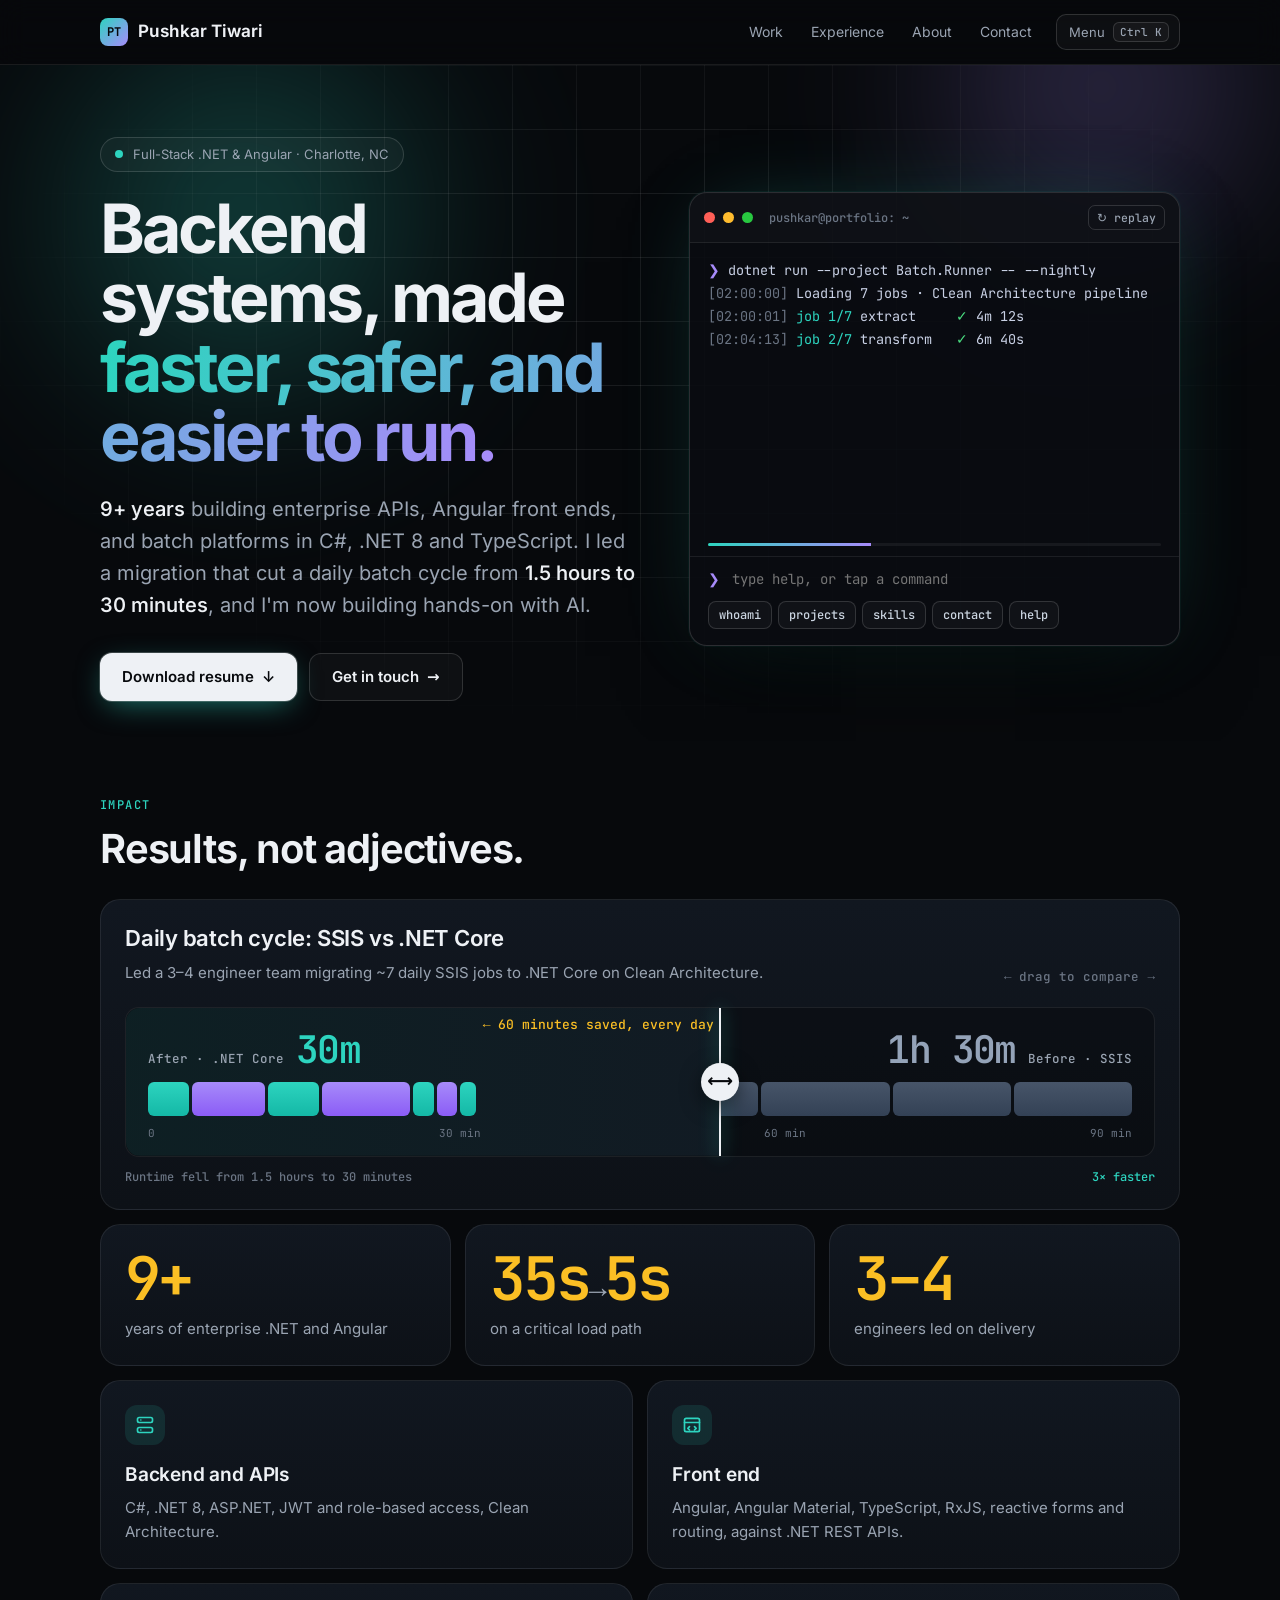
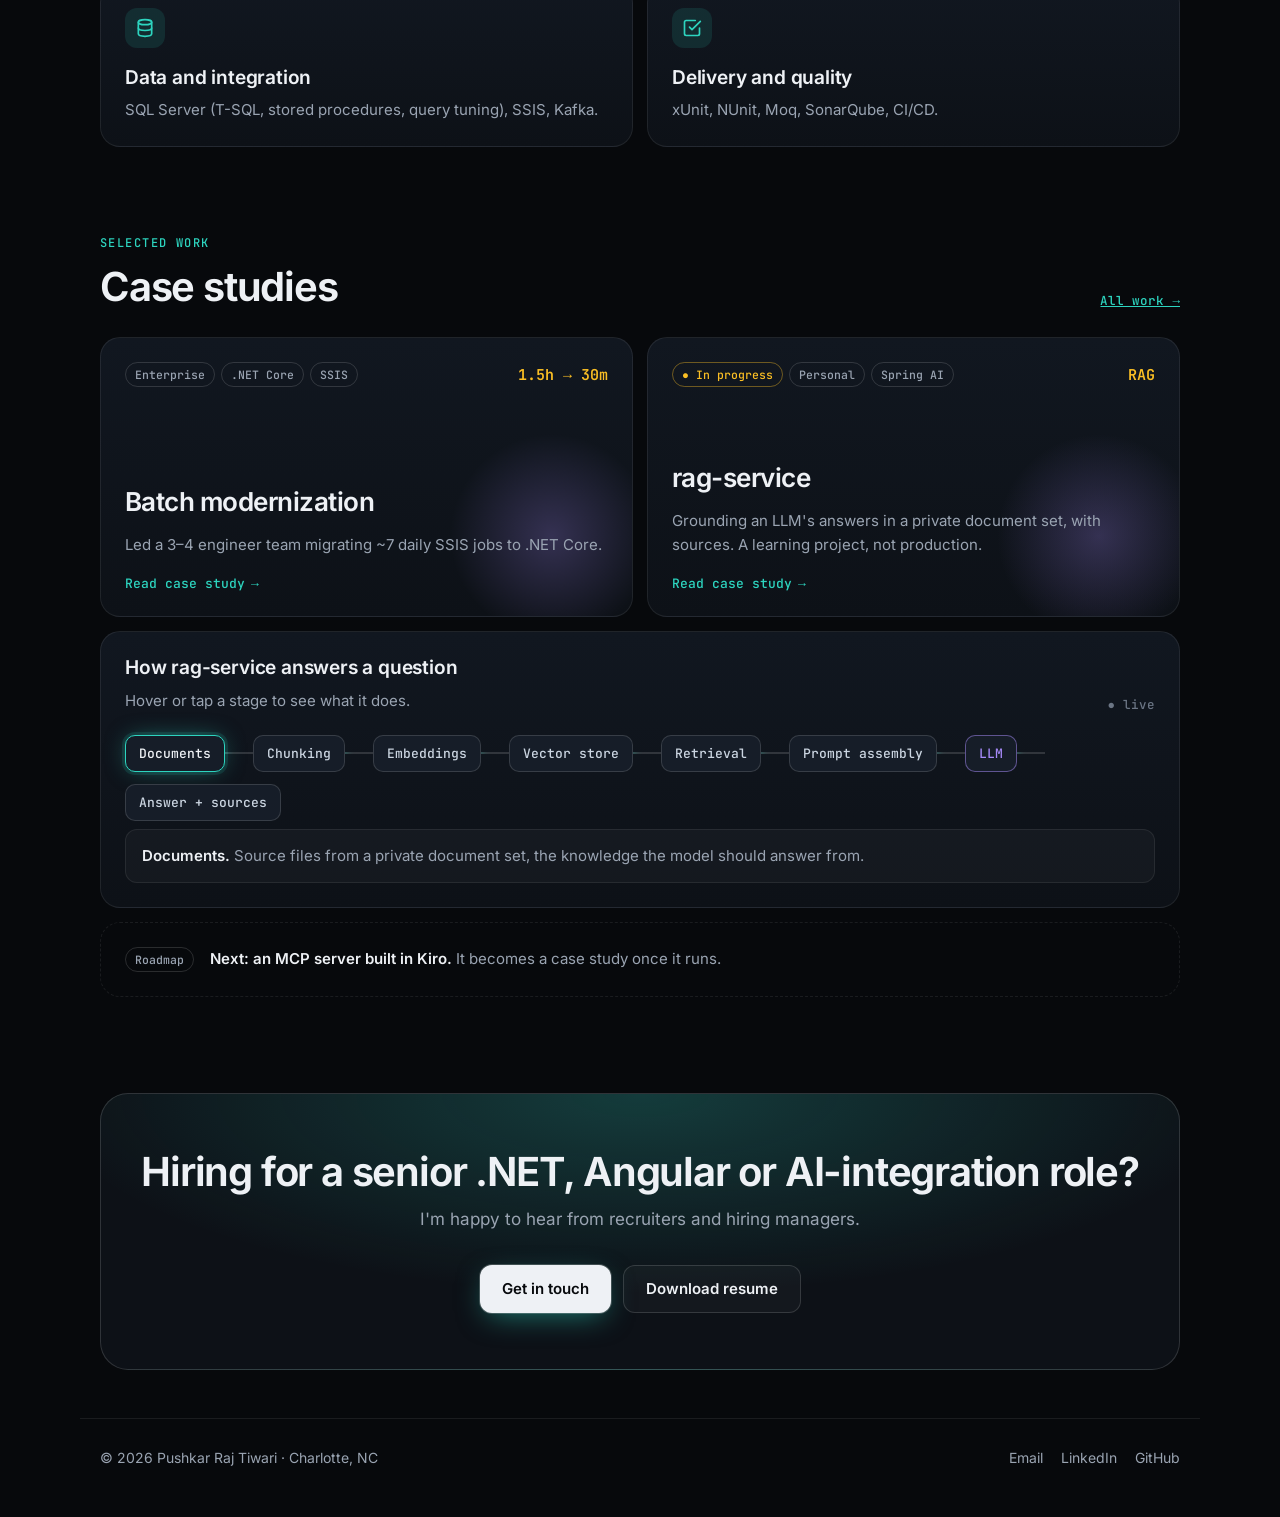
==== commit 1b55577d: "Show Angular across the site and add the matrimonial site project Matches the resume's Full-Stack .N" ====
--- a/index.html
+++ b/index.html
@@ -3,28 +3,28 @@
 <head>
   <meta charset="utf-8">
   <meta name="viewport" content="width=device-width, initial-scale=1">
-  <title>Pushkar Tiwari · Senior .NET Engineer</title>
-  <meta name="description" content="Senior .NET engineer in Charlotte, NC. 9+ years building enterprise APIs, data pipelines and batch platforms in C# and .NET 8.">
+  <title>Pushkar Tiwari · Full-Stack .NET &amp; Angular Engineer</title>
+  <meta name="description" content="Senior full-stack .NET and Angular engineer in Charlotte, NC. 9+ years building enterprise APIs, Angular apps, data pipelines and batch platforms.">
   <link rel="canonical" href="https://pushkartiwari.com/">
   <meta name="theme-color" content="#07090C">
   <meta property="og:type" content="website">
   <meta property="og:site_name" content="Pushkar Tiwari">
-  <meta property="og:title" content="Pushkar Tiwari · Senior .NET Engineer">
-  <meta property="og:description" content="Senior .NET engineer in Charlotte, NC. 9+ years building enterprise APIs, data pipelines and batch platforms in C# and .NET 8.">
+  <meta property="og:title" content="Pushkar Tiwari · Full-Stack .NET &amp; Angular Engineer">
+  <meta property="og:description" content="Senior full-stack .NET and Angular engineer in Charlotte, NC. 9+ years building enterprise APIs, Angular apps, data pipelines and batch platforms.">
   <meta property="og:url" content="https://pushkartiwari.com/">
   <meta property="og:image" content="https://pushkartiwari.com/assets/og-image.png">
   <meta property="og:image:width" content="1200">
   <meta property="og:image:height" content="630">
   <meta name="twitter:card" content="summary_large_image">
-  <meta name="twitter:title" content="Pushkar Tiwari · Senior .NET Engineer">
-  <meta name="twitter:description" content="Senior .NET engineer in Charlotte, NC. 9+ years building enterprise APIs, data pipelines and batch platforms in C# and .NET 8.">
+  <meta name="twitter:title" content="Pushkar Tiwari · Full-Stack .NET &amp; Angular Engineer">
+  <meta name="twitter:description" content="Senior full-stack .NET and Angular engineer in Charlotte, NC. 9+ years building enterprise APIs, Angular apps, data pipelines and batch platforms.">
   <meta name="twitter:image" content="https://pushkartiwari.com/assets/og-image.png">
   <link rel="icon" href="assets/favicon.svg" type="image/svg+xml">
   <link rel="preload" href="assets/fonts/inter-latin-wght-normal.woff2" as="font" type="font/woff2" crossorigin>
   <link rel="preload" href="assets/fonts/jetbrains-mono-latin-wght-normal.woff2" as="font" type="font/woff2" crossorigin>
   <link rel="stylesheet" href="assets/aurora.css">
   <link rel="stylesheet" href="assets/home.css">
-  <script type="application/ld+json">{"@context": "https://schema.org", "@type": "Person", "name": "Pushkar Raj Tiwari", "url": "https://pushkartiwari.com/", "jobTitle": "Senior Software Engineer", "address": {"@type": "PostalAddress", "addressLocality": "Charlotte", "addressRegion": "NC", "addressCountry": "US"}, "alumniOf": {"@type": "CollegeOrUniversity", "name": "Towson University"}, "knowsAbout": ["C#", ".NET", "ASP.NET Core", "SQL Server", "SSIS", "Kafka", "Clean Architecture", "Retrieval-augmented generation"], "sameAs": ["https://github.com/PushkarRajTiwari", "https://www.linkedin.com/in/pushkarrtiwari"]}</script>
+  <script type="application/ld+json">{"@context": "https://schema.org", "@type": "Person", "name": "Pushkar Raj Tiwari", "url": "https://pushkartiwari.com/", "jobTitle": "Senior Software Engineer", "address": {"@type": "PostalAddress", "addressLocality": "Charlotte", "addressRegion": "NC", "addressCountry": "US"}, "alumniOf": {"@type": "CollegeOrUniversity", "name": "Towson University"}, "knowsAbout": ["C#", ".NET", "ASP.NET Core", "SQL Server", "SSIS", "Kafka", "Clean Architecture", "Angular", "TypeScript", "RxJS", "Retrieval-augmented generation"], "sameAs": ["https://github.com/PushkarRajTiwari", "https://www.linkedin.com/in/pushkarrtiwari"]}</script>
   <script>window.SITE = { email: "PushkarRTiwari@gmail.com", github: "https://github.com/PushkarRajTiwari", linkedin: "https://www.linkedin.com/in/pushkarrtiwari", resume: "Pushkar_Tiwari_Resume.pdf" };</script>
   <!-- Analytics: create a GoatCounter site, then uncomment and replace CODE.
   <script data-goatcounter="https://CODE.goatcounter.com/count" async src="//gc.zgo.at/count.js"></script>
@@ -53,9 +53,9 @@
     <div class="grid-bg" aria-hidden="true"></div>
     <div class="wrap">
       <div>
-        <span class="pill reveal"><span class="dot" aria-hidden="true"></span>Senior .NET Engineer · Charlotte, NC</span>
+        <span class="pill reveal"><span class="dot" aria-hidden="true"></span>Full-Stack .NET &amp; Angular · Charlotte, NC</span>
         <h1 class="reveal">Backend systems, made <span class="grad">faster, safer, and easier to run.</span></h1>
-        <p class="lede reveal"><b>9+ years</b> building enterprise APIs, data pipelines, and batch platforms in C# and .NET&nbsp;8. I led a migration that cut a daily batch cycle from <b>1.5 hours to 30 minutes</b>, and I'm now building hands-on with AI.</p>
+        <p class="lede reveal"><b>9+ years</b> building enterprise APIs, Angular front ends, and batch platforms in C#, .NET&nbsp;8 and TypeScript. I led a migration that cut a daily batch cycle from <b>1.5 hours to 30 minutes</b>, and I'm now building hands-on with AI.</p>
         <div class="actions reveal">
           <a class="btn btn-primary" href="Pushkar_Tiwari_Resume.pdf" download>Download resume <span aria-hidden="true">↓</span></a>
           <a class="btn btn-ghost" href="contact.html">Get in touch <span aria-hidden="true">→</span></a>
@@ -120,19 +120,23 @@
           <div class="compare-legend"><span>Runtime fell from 1.5 hours to 30 minutes</span><span class="teal">3× faster</span></div>
         </div>
 
-        <div class="tile span-2 half reveal"><div class="big amber" data-count="9" data-suffix="+">9+</div><p>years of enterprise .NET</p></div>
+        <div class="tile span-2 half reveal"><div class="big amber" data-count="9" data-suffix="+">9+</div><p>years of enterprise .NET and Angular</p></div>
         <div class="tile span-2 half reveal"><div class="big amber">35s<span style="font-size:.5em;color:var(--muted)">→</span>5s</div><p>on a critical load path</p></div>
         <div class="tile span-2 reveal"><div class="big amber">3–4</div><p>engineers led on delivery</p></div>
 
-        <div class="tile span-2 reveal">
+        <div class="tile span-3 reveal">
           <div class="icon" aria-hidden="true"><svg viewBox="0 0 24 24" fill="none" stroke="currentColor" stroke-width="2" stroke-linecap="round" stroke-linejoin="round"><rect x="3" y="3" width="18" height="6" rx="2"/><rect x="3" y="15" width="18" height="6" rx="2"/><path d="M7 6h.01M7 18h.01"/></svg></div>
           <h3>Backend and APIs</h3><p>C#, .NET 8, ASP.NET, JWT and role-based access, Clean Architecture.</p>
         </div>
-        <div class="tile span-2 reveal">
+        <div class="tile span-3 reveal">
+          <div class="icon" aria-hidden="true"><svg viewBox="0 0 24 24" fill="none" stroke="currentColor" stroke-width="2" stroke-linecap="round" stroke-linejoin="round"><rect x="3" y="4" width="18" height="16" rx="2"/><path d="M3 9h18"/><path d="M9 14l-2 2 2 2M15 14l2 2-2 2"/></svg></div>
+          <h3>Front end</h3><p>Angular, Angular Material, TypeScript, RxJS, reactive forms and routing, against .NET REST APIs.</p>
+        </div>
+        <div class="tile span-3 reveal">
           <div class="icon" aria-hidden="true"><svg viewBox="0 0 24 24" fill="none" stroke="currentColor" stroke-width="2" stroke-linecap="round" stroke-linejoin="round"><ellipse cx="12" cy="5" rx="8" ry="3"/><path d="M4 5v14c0 1.7 3.6 3 8 3s8-1.3 8-3V5"/><path d="M4 12c0 1.7 3.6 3 8 3s8-1.3 8-3"/></svg></div>
           <h3>Data and integration</h3><p>SQL Server (T-SQL, stored procedures, query tuning), SSIS, Kafka.</p>
         </div>
-        <div class="tile span-2 reveal">
+        <div class="tile span-3 reveal">
           <div class="icon" aria-hidden="true"><svg viewBox="0 0 24 24" fill="none" stroke="currentColor" stroke-width="2" stroke-linecap="round" stroke-linejoin="round"><path d="M9 11l3 3L22 4"/><path d="M21 12v7a2 2 0 0 1-2 2H5a2 2 0 0 1-2-2V5a2 2 0 0 1 2-2h11"/></svg></div>
           <h3>Delivery and quality</h3><p>xUnit, NUnit, Moq, SonarQube, CI/CD.</p>
         </div>
@@ -190,7 +194,7 @@
 
   <div class="wrap">
     <section class="cta reveal" aria-labelledby="cta">
-      <h2 id="cta">Hiring for a senior .NET or AI-integration role?</h2>
+      <h2 id="cta">Hiring for a senior .NET, Angular or AI-integration role?</h2>
       <p>I'm happy to hear from recruiters and hiring managers.</p>
       <div class="actions">
         <a class="btn btn-primary" href="contact.html">Get in touch</a>
